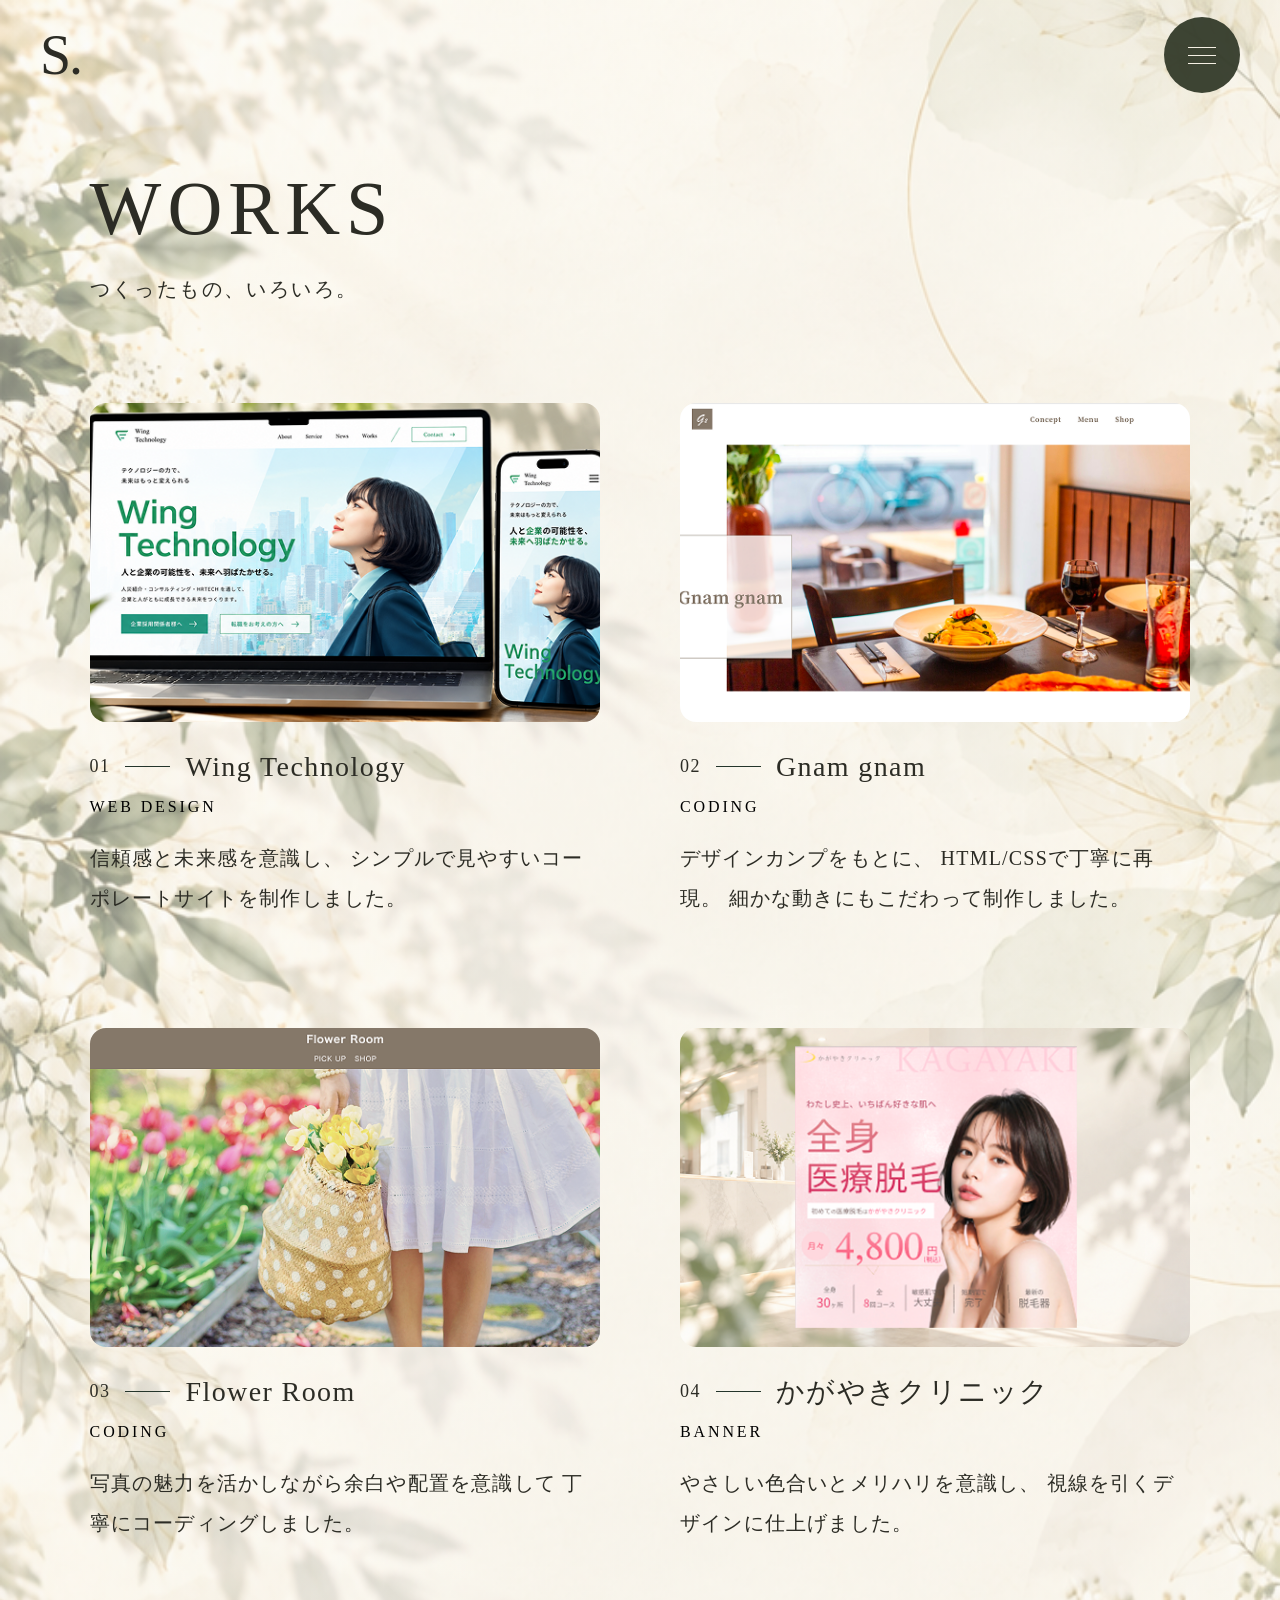
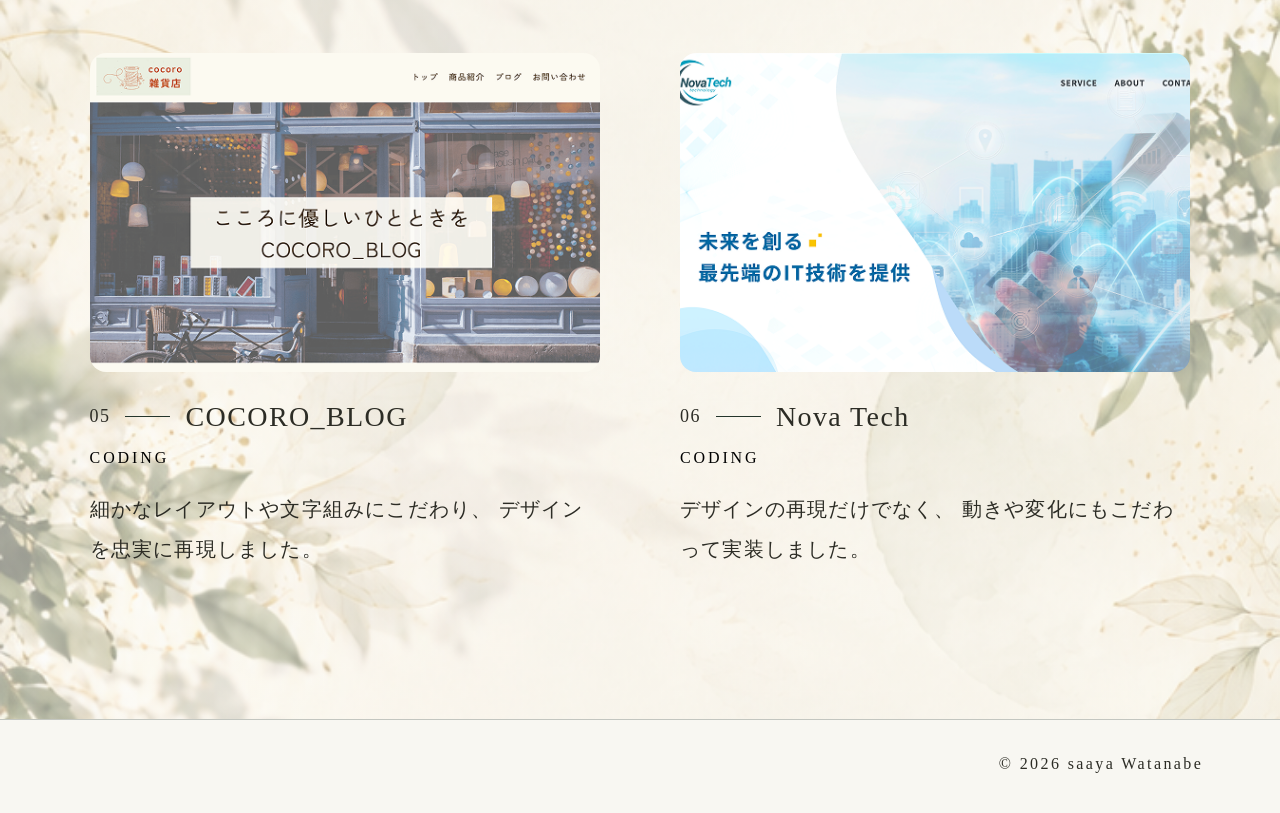
==== works.html @ a209223f "portfolio upload" ====
<!DOCTYPE html>
<html lang="ja">

<head>
  <meta charset="UTF-8">
  <meta name="viewport" content="width=device-width, initial-scale=1.0">

  <title>WORKS | Saya Watanabe</title>

  <link rel="stylesheet" href="style.css">
  <link rel="stylesheet" href="works.css">
</head>


<body>

  <!-- HEADER -->
  <!-- ======================
     HEADER
======================= -->
<header class="header">

  <a href="index.html" class="header-logo">
    S.
  </a>

  <button class="menu-btn" type="button" aria-label="メニューを開く">
    <span></span>
    <span></span>
    <span></span>
  </button>

</header>


<!-- ======================
     MENU
======================= -->
<div class="menu-overlay">

  <button class="menu-close" type="button" aria-label="メニューを閉じる">
    <span></span>
    <span></span>
  </button>

  <nav class="menu-nav">

    <a href="index.html#about">ABOUT</a>

    <a href="works.html">WORKS</a>

    <a href="index.html#service">SERVICE</a>

    <a href="index.html#contact">CONTACT</a>

  </nav>

</div>



  <main>

    <!-- WORKS -->
    <section class="works-page">

      <!-- タイトル -->
      <div class="works-page__heading">

        <h1 class="works-page__title">
          WORKS
        </h1>

        <p class="works-page__lead">
          つくったもの、いろいろ。
        </p>

      </div>


      <!-- 作品一覧 -->
      <div class="works-page__list">


        <!-- 01 Wing Technology -->
        <article class="works-page__item">

          <a href="works-wing.html" class="works-page__link works-page__link--no-hover">


            <img
              src="images/1.png"
              alt="Wing Technology"
              class="works-page__image"
            >

          </a>

          <div class="works-page__info">

            <div class="works-page__name">

              <span class="works-page__number">
                01
              </span>

              <span class="works-page__line"></span>

              <h2>
                Wing Technology
              </h2>

            </div>

            <p class="works-page__category">
              WEB DESIGN
            </p>

            <p class="works-page__text">
              信頼感と未来感を意識し、
              シンプルで見やすいコーポレートサイトを制作しました。
            </p>

          </div>

        </article>



        <!-- 02 Gnam gnam -->
        <article class="works-page__item">

          <a href="GnamGnam_starter/index.html" class="works-page__link">

            <img
              src="images/2.png"
              alt="Gnam gnam"
              class="works-page__image"
            >

          </a>

          <div class="works-page__info">

            <div class="works-page__name">

              <span class="works-page__number">
                02
              </span>

              <span class="works-page__line"></span>

              <h2>
                Gnam gnam
              </h2>

            </div>

            <p class="works-page__category">
              CODING
            </p>

            <p class="works-page__text">
              デザインカンプをもとに、
              HTML/CSSで丁寧に再現。
              細かな動きにもこだわって制作しました。
            </p>

          </div>

        </article>



        <!-- 03 Flower Room -->
<article class="works-page__item">

  <a
    href="./FlowerRoom_source/index.html"
    class="works-page__link"
  >
    <img
      src="images/3.png"
      alt="Flower Room"
      class="works-page__image"
    >
  </a>

  <div class="works-page__info">

    <div class="works-page__name">
      <span class="works-page__number">03</span>
      <span class="works-page__line"></span>
      <h2>Flower Room</h2>
    </div>

    <p class="works-page__category">
      CODING
    </p>

    <p class="works-page__text">
      写真の魅力を活かしながら余白や配置を意識して
      丁寧にコーディングしました。
    </p>

  </div>

</article>



        <!-- 04 かがやきクリニック -->
        <article class="works-page__item">

          <a href="works-kagayaki.html" class="works-page__link works-page__link--no-hover">
        

            <img
              src="images/4.png"
              alt="かがやきクリニック"
              class="works-page__image"
            >

          </a>

          <div class="works-page__info">

            <div class="works-page__name">

              <span class="works-page__number">
                04
              </span>

              <span class="works-page__line"></span>

              <h2>
                かがやきクリニック
              </h2>

            </div>

            <p class="works-page__category">
              BANNER
            </p>

            <p class="works-page__text">
              やさしい色合いとメリハリを意識し、
              視線を引くデザインに仕上げました。
            </p>

          </div>

        </article>



        <!-- 05 COCORO_BLOG -->
        <article class="works-page__item">

          <a href="cocoro_source/index.html" class="works-page__link">

            <img
              src="images/6.png"
              alt="COCORO_BLOG"
              class="works-page__image"
            >

          </a>

          <div class="works-page__info">

            <div class="works-page__name">

              <span class="works-page__number">
                05
              </span>

              <span class="works-page__line"></span>

              <h2>
                COCORO_BLOG
              </h2>

            </div>

            <p class="works-page__category">
              CODING
            </p>

            <p class="works-page__text">
              細かなレイアウトや文字組みにこだわり、
              デザインを忠実に再現しました。
            </p>

          </div>

        </article>



        <!-- 06 Nova Tech -->
        <article class="works-page__item">

          <a href="novatech_sourse/index.html" class="works-page__link">

            <img
              src="images/5.png"
              alt="Nova Tech"
              class="works-page__image"
            >

          </a>

          <div class="works-page__info">

            <div class="works-page__name">

              <span class="works-page__number">
                06
              </span>

              <span class="works-page__line"></span>

              <h2>
                Nova Tech
              </h2>

            </div>

            <p class="works-page__category">
              CODING
            </p>

            <p class="works-page__text">
              デザインの再現だけでなく、
              動きや変化にもこだわって実装しました。
            </p>

          </div>

        </article>


      </div>

    </section>

  </main>


  <!-- FOOTER -->
  <footer class="works-footer">

    <p>
      © 2026 saaya Watanabe
    </p>

  </footer>
  <script>
  const menuBtn = document.querySelector(".menu-btn");
  const menuOverlay = document.querySelector(".menu-overlay");
  const menuClose = document.querySelector(".menu-close");
  const menuLinks = document.querySelectorAll(".menu-nav a");

  function closeMenu() {
    menuBtn.classList.remove("is-open");
    menuOverlay.classList.remove("is-open");
  }

  menuBtn.addEventListener("click", (e) => {
    e.stopPropagation();

    menuBtn.classList.add("is-open");
    menuOverlay.classList.add("is-open");
  });

  menuClose.addEventListener("click", (e) => {
    e.stopPropagation();
    closeMenu();
  });

  menuLinks.forEach((link) => {
    link.addEventListener("click", closeMenu);
  });

  menuOverlay.addEventListener("click", (e) => {
    e.stopPropagation();
  });

  document.addEventListener("click", closeMenu);
</script>




</body>

</html>
---- style.css ----
/* =========================
   BASE
========================= */

* {
  box-sizing: border-box;
}

html {
  scroll-behavior: smooth;
}

html,
body {
  width: 100%;
  overflow-x: hidden;
}

body {
  margin: 0;

  color: #2c2c25;

  font-family:
    "Times New Roman",
    "Yu Mincho",
    "Hiragino Mincho ProN",
    serif;

  /* 背景画像を少し薄くする */
  background-image:
    linear-gradient(
      rgba(248, 247, 242, 0.35),
      rgba(248, 247, 242, 0.35)
    ),
    url("../images/top/zen..png");

  background-size: 100% auto;
  background-position: top center;
  background-repeat: repeat-y;
}

img {
  width: 100%;
  display: block;
}


a {
  color: inherit;
  text-decoration: none;
}

button {
  font: inherit;
  color: inherit;
  border: none;
  background: none;
  cursor: pointer;
}


/* =========================
   HEADER
========================= */

.header {
  width: 100%;
  height: 110px;

  display: flex;
  align-items: center;

  padding: 0 72px;

  position: absolute;
  top: 0;
  left: 0;

  z-index: 20;
}

.header-logo {
  font-size: 52px;
  line-height: 1;
  letter-spacing: -0.04em;
}

.header-nav {
  display: flex;
  align-items: center;
  gap: 48px;

  margin-left: 105px;
}

.header-nav a {
  font-size: 12px;
  letter-spacing: 0.18em;
  transition: opacity 0.3s ease;
}

.header-nav a:hover {
  opacity: 0.55;
}


/* =========================
   MENU BUTTON
========================= */

.menu-btn {
  width: 76px;
  height: 76px;

  border-radius: 50%;

  background: rgba(52, 59, 43, 0.95);

  display: flex;
  flex-direction: column;
  align-items: center;
  justify-content: center;

  gap: 7px;

  margin-left: auto;
  cursor: pointer;
  position: relative;
  z-index: 30;
}

.menu-btn span {
  display: block;

  width: 28px;
  height: 1px;

  background: #f5f0e4;

  transition: 0.3s ease;
}

.menu-btn.is-open span:nth-child(1) {
  transform: translateY(8px) rotate(45deg);
}

.menu-btn.is-open span:nth-child(2) {
  opacity: 0;
}

.menu-btn.is-open span:nth-child(3) {
  transform: translateY(-8px) rotate(-45deg);
}

.menu-btn:focus {
  outline: none;
}

.menu-btn:focus-visible {
  outline: 2px solid #8f967d;
  outline-offset: 3px;
}


/* =========================
   VIEW WORKS ボタン
========================= */
.btn-text {
  font-size: 20px;
  white-space: nowrap;
}


.more-btn {
  width: 350px;
  height: 82px;

  padding: 0 42px 0 48px;

  border: 1px solid #43443c;
  border-radius: 999px;

  display: flex;
  align-items: center;
  justify-content: space-between;

  font-size: 20px;
  letter-spacing: 0.08em;
}

/* マウスを乗せた時 */
.more-btn:hover {
  background-color: #3f4937;
  color: #f8f4e9;
  border-color: #3f4937;
}

/* 長い矢印 */

.btn-arrow {
  position: relative;

  width: 70px;
  height: 1px;

  background-color: #2c2c25;

  flex-shrink: 0;
}

.btn-arrow::after {
  content: "";

  position: absolute;

  right: 0;
  top: -4px;

  width: 9px;
  height: 9px;

  border-top: 1px solid #2c2c25;
  border-right: 1px solid #2c2c25;

  transform: rotate(45deg);
}

/* 矢印も白にする */
.more-btn:hover .btn-arrow {
  background-color: #f8f4e9;
}

.more-btn:hover .btn-arrow::after {
  border-color: #f8f4e9;
}


/* 実際にクリックしている瞬間 */
.more-btn:active {
  background-color: #2f3829;
  transform: scale(0.98);
}




/* =========================
   FIRST VIEW
========================= */

.fv {
  width: 100%;
  min-height: 900px;

  position: relative;

  background-size: cover;
  background-position: center;
  background-repeat: no-repeat;

  overflow: hidden;
}

.fv-inner {
  width: 100%;
  min-height: 900px;

  position: relative;

  max-width: 1440px;
  margin: 0 auto;
}


/* =========================
   FIRST VIEW TEXT
========================= */

.fv-text {
  position: absolute;

  top: 180px;
  left: 120px;

  z-index: 5;
}

.fv-catch {
  margin: 0 0 28px;

  font-size: 30px;
  line-height: 1.8;
  letter-spacing: 0.08em;
}

.fv-name {
  margin: 0 0 26px;

  font-size: 76px;
  line-height: 0.90;
  letter-spacing: 0.11em;

  font-weight: 400;
}

.fv-description {
  margin: 0 0 34px;

  font-size: 30px;
  line-height: 1.9;
  letter-spacing: 0.08em;
}



/* =========================
   HERO IMAGE
========================= */

.fv-image {
  position: absolute;

  top: 30px;
  right: -20px;

  width: 700px;
  height: 840px;

  z-index: 2;
}

.fv-image img {
  display: block;

  width: 100%;
  height: 100%;

  object-fit: contain;
  object-position: top right;
}



/* =========================
   SCROLL
========================= */

.scroll {
  position: absolute;

  left: 650px;
  bottom: 95px;

  display: flex;
  align-items: center;

  gap: 18px;

  z-index: 5;
}

.scroll span {
  font-size: 11px;
  letter-spacing: 0.24em;
}

.scroll-line {
  width: 80px;
  height: 1px;

  background: #333;

  position: relative;
}

.scroll-line::after {
  content: "";

  position: absolute;

  top: -3px;
  right: 0;

  width: 7px;
  height: 7px;

  border-top: 1px solid #333;
  border-right: 1px solid #333;

  transform: rotate(45deg);
}

/* =========================
   OPEN MENU
========================= */

.menu-overlay {
  position: fixed;
  top: 0;
  right: 0;

  width: 100%;
  height: 100vh;

  background: #3f4937;

  z-index: 15;

  display: flex;
  align-items: center;
  justify-content: center;

  opacity: 0;
  visibility: hidden;

  transition: 0.4s ease;
}

.menu-overlay.is-open {
  opacity: 1;
  visibility: visible;
}


/* メニュー */

.menu-nav {
  display: flex;
  flex-direction: column;

  gap: 28px;

  text-align: center;
}

.menu-nav a {
  color: #f8f4e9;

  font-family: "Times New Roman", serif;

  font-size: 42px;
  letter-spacing: 0.12em;

  transition: opacity 0.3s;
}

.menu-nav a:hover {
  opacity: 0.5;
}


/* 下の名前 */

.menu-name {
  position: absolute;

  bottom: 45px;
  left: 60px;

  margin: 0;

  color: rgba(248, 244, 233, 0.65);

  font-size: 13px;
  letter-spacing: 0.18em;
}
.menu-btn {
  position: relative;
  z-index: 30;
}

.menu-btn span {
  transition: 0.3s ease;
}

.menu-btn.is-open span:first-child {
  transform: translateY(5.5px) rotate(45deg);
}

.menu-btn.is-open span:last-child {
  transform: translateY(-5.5px) rotate(-45deg);
}

/* =========================
   ABOUT
========================= */

/* ========================================
   ABOUT
======================================== */

.about {
  position: relative;
  padding: 120px 0 140px;
  background: transparent;
}

.about-inner {
  width: min(1250px, calc(100% - 120px));
  margin: 0 auto;

  display: grid;
  grid-template-columns: 52% 48%;
  align-items: center;
  gap: 30px;
}



/* 左側 */
.about-text-area {
  width: 100%;
}

.about-description {
  max-width: 650px;
  margin: 0;

  font-size: 18px;
  line-height: 2;
  letter-spacing: 0.05em;
}

.about {
  position: relative;
  padding: 120px 0 140px;
  background: transparent;
}

.about-inner {
  width: min(1250px, calc(100% - 120px));
  margin: 0 auto;

  display: grid;
  grid-template-columns: 52% 48%;
  align-items: center;
  gap: 30px;
}

.about-text-area {
  width: 100%;
}

.about-copy {
  margin: 55px 0 35px;
  font-size: 30px;
  line-height: 1.8;
  letter-spacing: 0.08em;
  font-weight: 400;
  white-space: nowrap;
}

.about-description {
  max-width: 650px;
  margin: 0;
  font-size: 18px;
  line-height: 2;
  letter-spacing: 0.05em;
}

.about-visual {
  position: relative;

  width: 560px;
  height: 540px;

  flex-shrink: 0;
}


/* 大きい写真 */
.about-main-photo {
  position: absolute;

  top: 0;
  left: 0;

  width: 500px;
  height: 600px;

  z-index: 1;
}

.about-main-photo img {
  width: 100%;
  height: 100%;
  object-fit: contain;
}


/* 小さい写真 */
.about-sub-photo {
  position: absolute;

  top: 225px;
  left: 300px;   /* ← ここを左に入れて、重なりを強くする */

  width: 350px;
  height: 420px;

  z-index: 2;
}

.about-sub-photo img {
  width: 100%;
  height: 100%;
  object-fit: contain;
}


.section-title h2 {
  margin: 0;

  font-family: "Times New Roman", serif;
  font-size: 48px;
  font-weight: 400;

  letter-spacing: 0.08em;
  line-height: 1;
}

.section-title p {
  margin: 8px 0 0;

  font-size: 18px;
  letter-spacing: 0.12em;
}

.about-text h3 {
  margin: 55px 0 32px;

  font-family: "Yu Mincho", "Hiragino Mincho ProN", serif;

  font-size: 30px;
  font-weight: 400;

  line-height: 1.8;
  letter-spacing: 0.12em;
}

.about-description {
  margin: 0 0 38px;

  font-size: 22px;
  line-height: 2.1;
  letter-spacing: 0.06em;
}


/* =========================
   ABOUT IMAGE AREA
========================= */

.about-images {
  position: relative;

  width: 520px;
  height: 550px;

  flex-shrink: 0;
}


/* 大きい窓型 */

.about-image-main {
  position: absolute;

  top: 0;
  left: 0;

  width: 315px;
  height: 420px;

  overflow: hidden;

  border-radius: 160px 160px 0 0;
}

.about-image-main img {
  width: 100%;
  height: 100%;

  object-fit: cover;
}


/* 右下の小さい写真 */

.about-image-sub {
  position: absolute;

  right: 20px;
  bottom: 25px;

  width: 220px;
  height: 280px;

  overflow: hidden;

  border-radius: 110px 110px 0 0;

  z-index: 2;
}

.about-image-sub img {
  width: 100%;
  height: 100%;

  object-fit: cover;
}

/* ========================================
   SKILL
======================================== */

.skill {
  position: relative;

  width: 100%;
  min-height: 564px;

  padding: 95px 0 110px;

  /* bodyの植物背景をそのまま見せる */
  background: transparent;
}


/* 中央幅 */

.skill-inner {
  width: min(1250px, calc(100% - 120px));
  margin: 0 auto;
}


/* ========================================
   TITLE
======================================== */
/* =========================
   SKILLS 見出し
========================= */

.skill-heading {
  text-align: left;
  margin-bottom: 65px;
}

.skill-heading .section-title h2 {
  margin: 0;

  font-family: "Times New Roman", serif;
  font-size: 48px;
  font-weight: 400;

  line-height: 1;
  letter-spacing: 0.08em;
}

.skill-heading .section-title p {
  margin: 12px 0 0;

  font-size: 18px;
  letter-spacing: 0.12em;

  color: #35342d;
}


/* ABOUTのキャッチコピーと同じ雰囲気 */


.skill-heading {
  text-align: center;
}

.skill-title-row {
  display: flex;
  align-items: center;
  justify-content: center;

  gap: 24px;
}

.skill-title-row h2 {
  margin: 0;

  font-family: "Times New Roman", serif;

  font-size: 30px;
  font-weight: 400;

  letter-spacing: 0.12em;
}


/* SKILLS横の線 */

.skill-title-line {
  display: block;

  width: 75px;
  height: 1px;

  background-color: #34352f;
}


.skill-lead {
  margin: 35px 0 0;

  font-size: 17px;
  letter-spacing: 0.12em;

  line-height: 1.8;
}


/* ========================================
   CARD LIST
======================================== */

.skill-list {
  margin-top: 60px;

  display: flex;
  justify-content: center;
  align-items: stretch;
  gap: 32px;
}

.skill-card {
  width: 210px;
  min-height: 220px;

  padding: 28px 22px 24px;

  background: rgba(247, 243, 231, 0.92);
  border: 1px solid rgba(120, 110, 85, 0.08);
  border-radius: 24px;

  box-shadow: 0 8px 18px rgba(72, 65, 50, 0.10);

  display: flex;
  flex-direction: column;
  align-items: center;
  text-align: center;

}

.skill-figure {
  width: 88px;
  height: 88px;

  margin-bottom: 22px;

  border: 1px solid rgba(90, 82, 63, 0.16);
  border-radius: 50%;

  background: rgba(255, 255, 255, 0.35);

  display: flex;
  align-items: center;
  justify-content: center;

  position: relative;
}

.skill-figure span {
  font-family: "Times New Roman", serif;
  font-size: 28px;
  color: #3a392f;
  letter-spacing: 0.05em;
}


/* Figma */
.figma-figure {
  width: 88px;
  height: 88px;

  border: 1px solid rgba(90, 82, 63, 0.16);
  border-radius: 50%;

  background: rgba(255, 255, 255, 0.3);

  display: flex;
  align-items: center;
  justify-content: center;
}

.figma-figure span {
  font-size: 28px;
  color: #3a392f;
}


/* HTML/CSS */
.html-figure {
  border-radius: 24px;
}

/* JS */
.js-figure {
  border-radius: 18px;
}

.js-figure::after {
  content: "";
  position: absolute;
  width: 34px;
  height: 1px;
  bottom: 18px;
  background: rgba(90, 82, 63, 0.20);
}

/* WordPress */
.wp-figure::before {
  content: "";
  position: absolute;
  width: 54px;
  height: 54px;
  border: 1px solid rgba(90, 82, 63, 0.16);
  border-radius: 50%;
}

.skill-card h3 {
  margin: 0 0 14px;

  font-family: "Times New Roman", serif;
  font-size: 18px;
  font-weight: 400;
  color: #34342d;
  letter-spacing: 0.03em;
}

.skill-card p {
  margin: 0;

  font-size: 13px;
  line-height: 1.9;
  letter-spacing: 0.04em;
  color: #4d4a40;
}

/* ========================================
   WORKS
======================================== */

/* ==================================================
   WORKS SLIDER - RESET & FINAL
================================================== */
/* ==================================================
   WORKS 最終調整
================================================== */

.pf-works {
  position: relative;
  width: 100%;
  min-height: 900px;
  padding: 90px 0 110px;
  overflow: hidden;
}


/* =========================
   タイトル
========================= */

.pf-works-heading {
  width: min(1200px, calc(100% - 120px));
  margin: 0 auto;
}

.pf-works-heading h2 {
  margin: 0;

  font-family: "Times New Roman", serif;
  font-size: 48px;
  font-weight: 400;
  line-height: 1;
  letter-spacing: 0.08em;

  color: #25271f;
}

.pf-works-heading p {
  margin: 16px 0 0;

  font-size: 18px;
  letter-spacing: 0.16em;

  color: #25271f;
}


/* つくったもの、いろいろ。 */

.pf-works-copy {
  width: min(1200px, calc(100% - 120px));
  margin: 55px auto 0;

  font-size: 23px;
  letter-spacing: 0.16em;

  color: #25271f;
}


/* =========================
   スライダー全体
========================= */

/* =========================
   WORKS SLIDER
========================= */

/* ========================================
   WORKS SLIDER
======================================== */

.works-showcase {
  position: relative;
  width: 100%;
  max-width: 1440px;
  height: 500px;
  margin: 45px auto 0;
  overflow: hidden;
}


/* スライダー本体 */
.works-showcase-stage {
  position: relative;
  width: 100%;
  height: 440px;
}


/* ========================================
   全作品共通
======================================== */

.works-showcase-item {
  position: absolute;
  top: 50%;
  left: 50%;

  width: 500px;

  display: block;
  color: #25251f;
  text-decoration: none;

  opacity: 0;
  pointer-events: none;

  transform: translate(-50%, -50%) scale(.88);

  transition:
    transform .65s cubic-bezier(.22, .61, .36, 1),
    left .65s cubic-bezier(.22, .61, .36, 1),
    opacity .65s ease;

  z-index: 1;
}


/* ========================================
   画像
======================================== */

.works-showcase-item img {
  display: block;

  width: 100%;
  height: 300px;

  object-fit: cover;

  border-radius: 24px;
}


/* ========================================
   中央
======================================== */

.works-showcase-item.is-active {
  left: 50%;

  width: 760px;

  opacity: 1;
  pointer-events: auto;

  transform:
    translate(-50%, -50%)
    scale(1);

  z-index: 5;
}

.works-showcase-item.is-active img {
  height: 360px;
}


/* ========================================
   左
======================================== */

.works-showcase-item.is-prev {
  left: calc(50% - 480px);

  opacity: .58;

  transform:
    translate(-50%, -50%)
    scale(.92);

  z-index: 2;
}


/* ========================================
   右
======================================== */

.works-showcase-item.is-next {
  left: calc(50% + 480px);

  opacity: .58;

  transform:
    translate(-50%, -50%)
    scale(.92);

  z-index: 2;
}


/* ========================================
   作品タイトル
======================================== */

.works-showcase-info {
  display: flex;
  align-items: center;
  justify-content: center;

  gap: 18px;

  margin-top: 20px;

  font-family: "Times New Roman", serif;
  white-space: nowrap;
}


.works-showcase-number {
  font-size: 30px;
  line-height: 1;
}


.works-showcase-line {
  width: 55px;
  height: 1px;

  background-color: #777;
}


.works-showcase-name {
  font-size: 20px;
}


/* 左右作品の文字は少し小さく */

.works-showcase-item.is-prev .works-showcase-number,
.works-showcase-item.is-next .works-showcase-number {
  font-size: 23px;
}

.works-showcase-item.is-prev .works-showcase-name,
.works-showcase-item.is-next .works-showcase-name {
  font-size: 16px;
}


/* ========================================
   矢印
======================================== */

.works-nav {
  position: absolute;
  top: 195px;

  width: 58px;
  height: 58px;

  padding: 0;

  border: none;
  border-radius: 50%;

  background-color: #34452f;

  cursor: pointer;

  z-index: 20;

  transition:
    transform .25s ease,
    background-color .25s ease;
}


.works-nav:hover {
  transform: scale(1.08);
}


/* 左矢印 */

.works-nav-prev {
  left: calc(50% - 425px);
}


/* 右矢印 */

.works-nav-next {
  right: calc(50% - 425px);
}


/* 矢印本体 */

.works-nav::before {
  content: "";

  position: absolute;
  top: 50%;

  width: 12px;
  height: 12px;

  border-top: 2px solid #fff;
  border-right: 2px solid #fff;
}


/* ← */

.works-nav-prev::before {
  left: 52%;

  transform:
    translate(-50%, -50%)
    rotate(-135deg);
}


/* → */

.works-nav-next::before {
  left: 47%;

  transform:
    translate(-50%, -50%)
    rotate(45deg);
}


/* ========================================
   DOTS
======================================== */

.pf-dots {
  width: 620px;

  margin: 5px auto 0;

  display: flex;
  justify-content: center;
  align-items: center;

  gap: 15px;
}


/* 左右の線 */

.pf-dots::before,
.pf-dots::after {
  content: "";

  display: block;

  width: 150px;
  height: 1px;

  background-color: rgba(60, 60, 50, .4);
}


.pf-dots::before {
  margin-right: 25px;
}

.pf-dots::after {
  margin-left: 25px;
}


/* ドット */

.pf-dot {
  width: 10px;
  height: 10px;

  padding: 0;

  border: none;
  border-radius: 50%;

  background-color: #d4d5d2;

  cursor: pointer;

  transition:
    background-color .3s ease,
    transform .3s ease;
}


.pf-dot.is-active {
  background-color: #28533f;

  transform: scale(1.15);
}


/* ========================================
   VIEW WORKS
======================================== */

.pf-view-btn {
  width: 280px;
  height: 58px;

  margin: 35px auto 0;

  display: flex;
  justify-content: center;
  align-items: center;

  gap: 30px;

  border-radius: 999px;

  background-color: #28533f;

  color: #fff;
  text-decoration: none;

  font-family: "Times New Roman", serif;
  font-size: 17px;
  letter-spacing: .08em;

  transition:
    transform .3s ease,
    opacity .3s ease;
}


.pf-view-btn:hover {
  transform: translateY(-3px);
  opacity: .9;
}


/* VIEW WORKS の線 */

.pf-view-arrow {
  position: relative;

  display: block;

  width: 55px;
  height: 1px;

  background-color: #fff;
}


/* VIEW WORKS の矢印先端 */

.pf-view-arrow::after {
  content: "";

  position: absolute;
  right: 0;
  top: -4px;

  width: 8px;
  height: 8px;

  border-top: 1px solid #fff;
  border-right: 1px solid #fff;

  transform: rotate(45deg);
}

/* =========================
   SERVICE
========================= */

.service {
  position: relative;
  padding: 100px 0 130px;
}

.service-inner {
  width: min(1400px, calc(100% - 120px));
  margin: 0 auto;
}


/* タイトル */
.service-heading {
  margin-left: 70px;
}

.service-heading .section-title h2 {
  margin: 0;

  font-size: 48px;
  font-weight: 400;
  letter-spacing: 0.08em;
}

.service-heading .section-title p {
  margin-top: 10px;

  font-size: 18px;
  letter-spacing: 0.12em;
}


/* =========================
   3つのカード
========================= */

.service-list {
  display: grid;
  grid-template-columns: repeat(3, 1fr);

  gap: 38px;
}


/* カード */
.service-item {
  position: relative;

  min-height: 530px;

  padding:
    55px
    45px
    45px;

  border-radius: 22px;

  background:
    rgba(248, 247, 242, 0.82);

  box-shadow:
    5px 6px 10px
    rgba(0, 0, 0, 0.18);

  text-align: center;
}


/* =========================
   番号
========================= */

.service-item::before {
  position: absolute;

  top: 22px;
  left: 25px;

  font-family:
    "Times New Roman",
    serif;

  font-size: 32px;
}


/* 01 */
.service-item:nth-child(1)::before {
  content: "01";
}

/* 02 */
.service-item:nth-child(2)::before {
  content: "02";
}

/* 03 */
.service-item:nth-child(3)::before {
  content: "03";
}


/* 番号下の斜め線 */
.service-item::after {
  content: "";

  position: absolute;

  top: 82px;
  left: 40px;

  width: 38px;
  height: 1px;

  background: #222;

  transform: rotate(-60deg);
}


/* =========================
   画像
========================= */

.service-image {
  width: 100%;
  height: 240px;

  margin-bottom: 28px;

  overflow: hidden;
}

.service-image img {
  width: 100%;
  height: 100%;

  object-fit: contain;
}


/* 今HTMLにあるアイコンは非表示 */
.service-icon {
  display: none;
}


/* =========================
   タイトル
========================= */

.service-item h3 {
  position: relative;

  margin:
    0
    0
    42px;

  font-family:
    "Times New Roman",
    serif;

  font-size: 30px;
  font-weight: 400;

  letter-spacing: 0.04em;
}


/* タイトル下の線 */
.service-item h3::after {
  content: "";

  position: absolute;

  left: 50%;
  bottom: -20px;

  width: 45px;
  height: 1px;

  background: #333;

  transform: translateX(-50%);
}


/* =========================
   説明
========================= */

.service-item p {
  margin: 0;

  font-size: 17px;
  line-height: 2;

  letter-spacing: 0.06em;

  text-align: left;
}

/* =========================
   SERVICE サイズ調整
========================= */

/* 3枚全体 */
.service-list {
  display: flex;
  justify-content: center;
  align-items: flex-start;
  gap: 35px;

  max-width: 1050px;
  margin: 0 auto;
}


/* カードを小さく＋窓型 */
.service-item {
  width: 280px;
  min-height: 460px;

  padding: 35px 28px 35px;

  /* ★窓みたいな形 */
  border-radius: 140px 140px 25px 25px;

  background: rgba(248, 247, 242, 0.82);
}


/* 01・02・03 */
.service-item::before {
  top: 28px;
  left: 32px;

  font-size: 27px;
}


/* 斜め線 */
.service-item::after {
  top: 72px;
  left: 47px;

  width: 30px;
}


/* 写真を小さく */
.service-image {
  width: 180px;
  height: 170px;

  margin: 65px auto 15px;

  display: flex;
  align-items: center;
  justify-content: center;
}


/* 写真 */
.service-image img {
  display: block;

  width: 100%;
  height: 100%;

  object-fit: contain;
}


/* タイトル */
.service-item h3 {
  margin: 10px 0 30px;

  font-size: 24px;
}


/* 説明 */
.service-item p {
  font-size: 14px;
  line-height: 1.9;
}

/* =========================
   SERVICE 数字・斜め線を消す
========================= */

/* 01・02・03を消す */
.service-item::before {
  display: none;
}

/* 数字下の斜め線を消す */
.service-item::after {
  display: none;
}


/* =========================
   写真だけ上に配置
========================= */

.service-item {
  width: 340px;
  height: 430px;

  flex-shrink: 0;

  /* 横広めの窓型 */
  border-radius: 170px 170px 24px 24px;
}

.service-image {
  width: 210px;
  height: 150px;

  margin: 80px auto 10px;

  display: flex;
  justify-content: center;
  align-items: center;
}

.service-image img {
  width: 100%;
  height: 100%;
  object-fit: contain;
  display: block;
}

/* =====================================
   CONTACT レイアウト修正版
===================================== */

/* =========================
   CONTACT PC
========================= */

.contact {
  width: 100%;
  padding: 150px 0;
  box-sizing: border-box;
}

.contact-inner {
  width: 1200px;
  max-width: calc(100% - 100px);
  margin: 0 auto;

  display: flex;
  justify-content: space-between;
  align-items: center;
  gap: 80px;
}


/* =========================
   左側
========================= */

.contact-left {
  width: 430px;
  flex-shrink: 0;
}

.contact-heading {
  margin: 0;
}

.contact-title-row {
  display: block;
}

.contact-title-row h2 {
  margin: 0;

  font-size: 64px;
  font-weight: 400;
  line-height: 1;
  letter-spacing: 0.08em;
}

/* CONTACT横の線なし */
.contact-title-row > span {
  display: none;
}

.contact-subtitle {
  margin: 20px 0 0;

  font-size: 20px;
  line-height: 1.5;
}

.contact-description {
  margin: 80px 0 0 40px;

  font-size: 18px;
  line-height: 2.2;
}


/* =========================
   右側フォーム
========================= */

.contact-form-area {
  width: 620px;
  flex-shrink: 0;

  padding: 55px 60px;

  box-sizing: border-box;

  background: rgba(250, 249, 246, 0.92);

  border-radius: 45px;
}

.contact-form {
  width: 100%;
}


/* 項目 */
.contact .form-group {
  width: 100%;
  margin-bottom: 25px;
}

.contact .form-group label {
  display: block;

  margin-bottom: 10px;

  font-size: 16px;
  text-align: left;
}


/* 入力欄 */
.contact .form-group input,
.contact .form-group textarea {
  display: block;

  width: 100%;
  max-width: none;

  box-sizing: border-box;

  border: 1px solid #d5d5d2;
  border-radius: 7px;

  background: rgba(255,255,255,0.8);
}


/* 名前・メール */
.contact .form-group input {
  height: 52px;

  padding: 0 15px;
}


/* お問い合わせ */
.contact .form-group textarea {
  height: 150px;

  padding: 15px;

  resize: none;
}


/* =========================
   送信ボタン
========================= */

.contact-submit {
  width: 280px;
  height: 58px;

  margin: 35px auto 0;

  display: flex;
  align-items: center;
  justify-content: center;
  gap: 20px;

  border: 0;
  border-radius: 999px;

  background: #b5bea3;

  cursor: pointer;
}

.contact-submit-line {
  display: block;

  width: 45px;
  height: 1px;

  background: #333;
}

.contact-submit-arrow {
  font-size: 20px;
}


/* =========================
   WORKS 位置調整
========================= */

.pf-works {
  position: relative;

  /* 上下にしっかり余白 */
  padding-top: 120px;
  padding-bottom: 140px;
}


/* VIEW WORKSを右上へ */
.pf-view-btn {
  position: absolute;

  top: 120px;
  right: 100px;

  margin: 0;

  width: 250px;
  height: 60px;

  display: flex;
  align-items: center;
  justify-content: center;
  gap: 35px;

  z-index: 10;
}

/* CONTACTフォームを横に広く＋少し下へ */
.contact-form-area {
  width: 760px !important;
  max-width: none !important;
  flex: 0 0 760px !important;

  padding: 55px 70px !important;

  /* 少し下に移動 */
  transform: translateY(120px) !important;
}

/* 今ある線は消す */
.contact-submit-line {
  display: none !important;
}

/* 矢印を長い一本線にする */
.contact-submit-arrow {
  position: relative;
  width: 90px;
  height: 1px;
  background: #333;
  display: block;
  margin-left: 15px;
}

/* 矢印の先端 */
.contact-submit-arrow::after {
  content: "";
  position: absolute;
  right: 0;
  top: 50%;

  width: 10px;
  height: 10px;

  border-top: 1px solid #333;
  border-right: 1px solid #333;

  transform: translateY(-50%) rotate(45deg);
}

/* HTMLに書いてある → の文字を見えなくする */
.contact-submit-arrow {
  font-size: 0 !important;
}


/* =========================
   WORKSボタン hover
========================= */

/* =========================
   WORKSボタンをFVと統一
========================= */

.pf-view-btn {
  width: 350px !important;
  height: 82px !important;

  padding: 0 42px 0 48px !important;
  box-sizing: border-box;

  border: 1px solid #43443c !important;
  border-radius: 999px !important;

  background: transparent !important;
  color: #2c2c25 !important;

  display: flex !important;
  align-items: center !important;
  justify-content: space-between !important;

  text-decoration: none;
}

/* VIEW WORKSを絶対1行にする */
.pf-view-btn > span:first-child {
  font-size: 20px !important;
  letter-spacing: 0.08em !important;
  white-space: nowrap !important;
  flex-shrink: 0;
}


/* 長い矢印 */
.pf-view-arrow {
  position: relative;

  width: 70px !important;
  height: 1px !important;

  background-color: #2c2c25 !important;

  flex-shrink: 0;
}

.pf-view-arrow::after {
  content: "";

  position: absolute;
  right: 0;
  top: -4px;

  width: 9px;
  height: 9px;

  border-top: 1px solid #2c2c25;
  border-right: 1px solid #2c2c25;

  transform: rotate(45deg);
}


/* =========================
   hover
========================= */

.pf-view-btn:hover {
  background-color: #3f4937 !important;
  border-color: #3f4937 !important;
  color: #f8f4e9 !important;
}

.pf-view-btn:hover .pf-view-arrow {
  background-color: #f8f4e9 !important;
}

.pf-view-btn:hover .pf-view-arrow::after {
  border-color: #f8f4e9 !important;
}


/* クリック時 */
.pf-view-btn:active {
  background-color: #2f3829 !important;
  transform: scale(0.98);
}

/* =========================
   FOOTER
========================= */

.footer {
  width: 100%;
  height: 100px;

  background-color: #f1f0eb;

  display: flex;
  align-items: center;
  justify-content: flex-end;

  padding: 0 70px;
  box-sizing: border-box;
}

.footer-copy {
  margin: 0;

  font-family: "Times New Roman", serif;
  font-size: 16px;
  letter-spacing: 0.15em;

  color: #222;
}
/* =========================
   ハンバーガーメニュー
========================= */
.menu-overlay {
  position: fixed;
  top: 0;
  right: 0;

  width: 36vw;
  height: 100vh;

  background: #3f4937;

  transform: translateX(100%);
  transition: transform 0.4s ease;

  z-index: 1000;
}

.menu-overlay.is-open {
  transform: translateX(0);
}



/* メニュー文字 */
.menu-nav {
  height: 100%;

  display: flex;
  flex-direction: column;
  justify-content: center;
  align-items: flex-start;

  gap: 60px;

  padding-left: 70px;
  box-sizing: border-box;
}


.menu-nav a {
  display: block;

  font-family: "Times New Roman", serif;
  font-size: 30px;
  font-weight: 400;
  letter-spacing: 0.08em;

  color: floralwhite;

  text-decoration: none;
}


/* ホバー */
.menu-nav a:hover {
  opacity: 0.6;
  transform: translateX(8px);
}


/* ハンバーガーボタンはメニューより前 */
.menu-btn {
  z-index: 30;
}

/* =========================
   MENU CLOSE
========================= */

.menu-close {
  position: absolute;
  top: 45px;
  right: 50px;

  width: 50px;
  height: 50px;

  padding: 0;
  border: none;
  background: transparent;

  cursor: pointer;

  z-index: 50;
}


/* × の線 */
.menu-close span {
  position: absolute;
  top: 50%;
  left: 50%;

  width: 36px;
  height: 1px;

  background: #f5f0e4;

  transform-origin: center;

  transition: 0.3s ease;
}

.menu-close span:first-child {
  transform: translate(-50%, -50%) rotate(45deg);
}

.menu-close span:last-child {
  transform: translate(-50%, -50%) rotate(-45deg);
}


/* ホバー */
.menu-close:hover span {
  width: 42px;
}

/* メニュー外クリック用 */
.menu-backdrop {
  position: fixed;
  inset: 0;

  z-index: 999;

  background: transparent;

  opacity: 0;
  visibility: hidden;
  pointer-events: none;
}

.menu-backdrop.is-open {
  opacity: 1;
  visibility: visible;
  pointer-events: auto;
}


/* メニューはbackdropより前 */
.menu-overlay {
  z-index: 1000 !important;
}


/* ×も押せるように */
.menu-close {
  z-index: 1001 !important;
}


/* ========================================
   SP  390px
======================================== */

@media screen and (max-width: 767px) {

  html,
  body {
    width: 100%;
    overflow-x: hidden;
  }

  body {
    margin: 0;

    background-size: 100% auto;
    background-position: top center;
    background-repeat: repeat-y;
  }

  img {
    max-width: 100%;
    height: auto;
  }



  /* =========================
     HEADER
  ========================= */

  .header {
    position: relative;
    width: 100%;
    height: 70px;

    padding: 15px 20px;
    box-sizing: border-box;

    display: flex;
    align-items: center;
    justify-content: space-between;
  }

  .header-logo {
    font-size: 40px;
  }

  .menu-btn {
    width: 40px;
    height: 40px;
    gap: 4px;
  }

  .menu-btn span {
    width: 16px;
  }


  /* =========================
     FIRST VIEW
  ========================= */

  .fv {
    width: 100%;
    height: auto;
    min-height: 0;
  }

  .fv-inner {
    width: 100%;
    height: auto;

    display: flex;
    flex-direction: column;

    padding: 0;
    margin: 0;
  }


  /* =========================
     文章
  ========================= */

  .fv-text {
    position: static;

    width: 100%;

    padding: 45px 28px 50px;
    margin: 0;

    box-sizing: border-box;
  }


  /* 好きなもので〜 */
  .fv-catch {
    margin: 0 0 28px;

    font-size: 16px;
    line-height: 2;
    letter-spacing: 0.1em;
  }


  /* SAAYA WATANABE */
  .fv-name {
    margin: 0 0 28px;

    font-size: 42px;
    line-height: 1.15;

    font-weight: 400;
    letter-spacing: 0.03em;
  }


  /* 想いを、カタチに。 */
  .fv-description {
    margin: 0;

    font-size: 16px;
    line-height: 2;
    letter-spacing: 0.08em;
  }


  /* =========================
     写真
  ========================= */

  .fv-image {
    position: static;
    width: 100%;
    height: 380px;
    overflow: hidden;

    /* 左上・右下をゆるく曲線に */
    border-radius: 120px 0 120px 0;
  }

  .fv-image img {
    width: 100%;
    height: 100%;
    object-fit: cover;
  }


  /* PC用は一旦非表示 */
  .fv .more-btn,
  .fv .scroll {
    display: none;
  }


  .fv .more-btn {
    display: none !important;
  }

  /* =========================
   ABOUT / SP
========================= */

  .about {
    width: 100%;
    padding: 80px 0 90px;
  }

  .about-inner {
    width: 100%;

    display: flex;
    flex-direction: column;

    padding: 0 28px;
    box-sizing: border-box;
  }


  /* -------------------------
     タイトル・文章
  ------------------------- */

  .about-text-area {
    width: 100%;
    margin: 0;
    padding: 0;
  }

  .about .section-title {
    margin: 0 0 35px;
  }

  .about .section-title h2 {
    margin: 0 0 8px;

    font-size: 30px;
    font-weight: 400;
    letter-spacing: 0.08em;
  }

  .about .section-title p {
    margin: 0;

    font-size: 14px;
    letter-spacing: 0.08em;
  }


  /* 「伝えたい」を〜 */
  .about-copy {
    margin: 0 0 28px;

    font-size: 16px;
    font-weight: 400;

    line-height: 1.8;
    letter-spacing: 0.08em;
  }


  /* 説明文 */
  .about-description {
    width: 100%;

    margin: 0 0 45px;
    padding: 0;

    font-size: 16px;
    line-height: 2;

    letter-spacing: 0.06em;
  }


  /* -------------------------
     最後に写真
  ------------------------- */

  .about-visual {
    position: static;

    width: 100%;
    height: auto;

    margin: 0;
  }


  /* メイン写真 */
  .about-main-photo {
    position: static;

    width: 100%;
    height: 430px;

    margin: 0;

    overflow: hidden;

    /* アーチ型 */
    border-radius: 180px 180px 25px 25px;
  }

  .about-main-photo img {
    width: 100%;
    height: 100%;

    object-fit: cover;
    object-position: center;
  }


  /* スマホでは2枚目の写真は非表示 */
  .about-sub-photo {
    display: none;
  }


  /* =========================
   SKILLS / SP
========================= */

  .skill {
    width: 100%;
    padding: 80px 20px 90px;
    box-sizing: border-box;
  }


  /* タイトル */
  .skill-heading {
    width: 100%;
    margin: 0 0 50px;
    text-align: left;
  }

  .skill .section-title {
    margin: 0;
    text-align: left;
  }

  .skill .section-title h2 {
    margin: 0 0 8px;

    font-size: 30px;
    font-weight: 400;
    letter-spacing: 0.08em;
  }

  .skill .section-title p {
    margin: 0;

    font-size: 14px;
    letter-spacing: 0.08em;
  }


  /* =========================
     4つのカード
  ========================= */

  .skill-list {
    width: 100%;

    display: grid;
    grid-template-columns: repeat(2, 1fr);

    gap: 18px;

    margin: 0;
    padding: 0;
  }


  .skill-card {
    width: 100%;
    min-width: 0;

    padding: 28px 12px 30px;

    box-sizing: border-box;

    border-radius: 30px;

    text-align: center;
  }


  /* 上のアイコン */
  .skill-figure {
    width: 90px;
    height: 90px;

    margin: 0 auto 22px;

    border-radius: 28px;

    display: flex;
    align-items: center;
    justify-content: center;
  }


  .skill-figure span {
    font-size: 26px;
  }


  /* Figmaなど */
  .skill-card h3 {
    margin: 0 0 18px;

    font-size: 18px;
    line-height: 1.4;
    font-weight: 400;
  }


  /* 説明 */
  .skill-card p {
    margin: 0;

    font-size: 14px;
    line-height: 1.8;

    letter-spacing: 0.04em;
  }

  /* ========================================
   WORKS / SP
======================================== */

  .pf-works {
    width: 100%;
    padding: 55px 30px 65px;
    box-sizing: border-box;
    overflow: hidden;
  }


  /* =========================
     タイトル
  ========================= */

  .pf-works-heading {
    position: static !important;
    width: 100% !important;

    margin: 0 0 28px !important;

    text-align: center !important;
    transform: none !important;
  }

  .pf-works-heading h2 {
    margin: 0 0 10px !important;

    font-size: 30px !important;
    font-weight: 400 !important;

    letter-spacing: 0.12em !important;
  }

  .pf-works-heading p {
    margin: 0 !important;

    font-size: 14px !important;
    letter-spacing: 0.08em !important;
  }


  /* =========================
     スライダー
  ========================= */

  .works-showcase {
    position: relative !important;

    width: 100% !important;
    height: auto !important;

    margin: 0 auto !important;
  }

  .works-showcase-stage {
    position: relative !important;

    width: 100% !important;
    height: auto !important;

    margin: 0 !important;
  }


  /* 他の作品は隠す */
  .works-showcase-item {
    display: none !important;

    position: static !important;

    width: 100% !important;
    height: auto !important;

    transform: none !important;
  }


  /* 現在の作品だけ表示 */
  .works-showcase-item.is-active {
    display: block !important;
  }


  /* 作品画像 */
  .works-showcase-item img {
    width: 100% !important;
    height: 150px !important;

    object-fit: cover !important;
    object-position: top center !important;

    border-radius: 22px !important;
  }


  /* =========================
     01 ─ Web Design
  ========================= */

  .works-showcase-info {
    position: static !important;

    width: 100% !important;

    margin: 15px 0 0 !important;

    display: flex !important;
    align-items: center !important;
    justify-content: center !important;

    gap: 13px !important;

    transform: none !important;
  }

  .works-showcase-number {
    font-size: 15px !important;
  }

  .works-showcase-line {
    width: 30px !important;
    height: 1px !important;

    background: #777 !important;
  }

  .works-showcase-name {
    font-size: 14px !important;
    letter-spacing: 0.05em !important;
  }


  /* =========================
     左右の丸矢印
  ========================= */

  

  .works-nav {
    display: flex !important;

    /* 作品画像の中央あたり */
    top: 75px !important;

    z-index: 20 !important;

    transform: translateY(-50%) scale(0.7) !important;
  }

   .works-showcase {
    overflow: visible !important;
  }

  .works-showcase-stage {
    overflow: visible !important;
  }


  .works-nav-prev {
    left: -28px !important;
  }

  .works-nav-next {
    right: -28px !important;
  }




  /* =========================
     ドット
  ========================= */

  .pf-dots {
    position: relative !important;

    width: 180px !important;

    margin: 30px auto 0 !important;

    display: flex !important;
    align-items: center !important;
    justify-content: center !important;

    gap: 12px !important;

    transform: none !important;
  }


  /* 左右の細い線 */
  .pf-dots::before,
  .pf-dots::after {
    content: "";

    width: 32px;
    height: 1px;

    background: #999;
  }


  .pf-dot {
    width: 7px !important;
    height: 7px !important;

    min-width: 7px !important;

    padding: 0 !important;

    border: none !important;
    border-radius: 50% !important;

    background: #d2d2cd !important;
  }


  .pf-dot.is-active {
    background: #285b46 !important;
  }


  /* =========================
     VIEW WORKS
  ========================= */

  .pf-view-btn {
    width: 240px !important;
    height: 58px !important;

    margin: 38px auto 0 !important;

    padding: 0 25px 0 30px !important;

    /* PC版の見た目はそのまま */
    background: transparent !important;

    position: static !important;
    transform: none !important;
  }

  .pf-view-btn > span:first-child {
    font-size: 14px !important;
  }

  .pf-view-arrow {
    width: 45px !important;
  }

  
  /* =========================
     SERVICE / SP
  ========================= */

  .service {
    width: 100%;
    padding: 70px 25px 90px;
    box-sizing: border-box;
  }

  .service-inner {
    width: 100% !important;
    margin: 0 auto !important;
    padding: 0 !important;
  }


  /* タイトル */
  .service-heading {
    width: 100% !important;
    margin: 0 0 45px !important;
  }

  .service-heading h2 {
    font-size: 30px !important;
    line-height: 1.1 !important;
    letter-spacing: 0.08em !important;
  }

  .service-heading p {
    font-size: 14px !important;
    margin-top: 14px !important;
  }


  /* ★ 1個ずつ縦並び */
  .service-list {
    width: 100% !important;

    display: flex !important;
    flex-direction: column !important;

    align-items: center !important;

    gap: 55px !important;

    margin: 0 !important;
    padding: 0 !important;
  }


  /* 各サービス */
  .service-item {
    width: 100% !important;
    max-width: 330px !important;

    margin: 0 auto !important;

    flex: none !important;
  }


  /* 写真 */
  .service-image {
    width: 100% !important;
    height: auto !important;
     transform: translateY(-45px) !important;
  }


  

  .service-image img {
    width: 100% !important;
    height: auto !important;

    display: block;
  }


  /* タイトル */
  .service-item h3 {
    font-size: 22px !important;
    margin: 22px 0 15px !important;
    margin-top: -20px !important;
  
  }

  .service-item h3::before,
  .service-item h3::after {
    display: none !important;
    content: none !important;
  }

  .service-item h3 {
    border: none !important;
  }

  /* 説明 */
  .service-item p {
    font-size: 14px !important;
    line-height: 1.9 !important;

    margin: 0 !important;
    border: none !important;
  }



  /* =========================
     CONTACT / SP
  ========================= */

  .contact {
    width: 100% !important;
    padding: 70px 25px 90px !important;
    box-sizing: border-box !important;
  }

  .contact-inner {
    width: 100% !important;
    max-width: none !important;

    margin: 0 !important;
    padding: 0 !important;

    display: flex !important;
    flex-direction: column !important;
    align-items: stretch !important;

    gap: 45px !important;

    transform: none !important;
  }


  /* =========================
     タイトル＋文章
  ========================= */

  .contact-left {
    width: 100% !important;
    flex: none !important;

    margin: 0 !important;
    padding: 0 !important;
  }

  .contact-heading {
    margin: 0 0 35px !important;
  }

  .contact-title-row {
    display: block !important;
  }

  .contact-title-row h2 {
    margin: 0 0 12px !important;

    font-size: 30px !important;
    line-height: 1.1 !important;
    font-weight: 400 !important;

    letter-spacing: 0.08em !important;
  }

  /* CONTACT横の線は消す */
  .contact-title-row span {
    display: none !important;
  }

  .contact-subtitle {
    margin: 0 !important;

    font-size: 18px !important;
    line-height: 1.6 !important;
  }


  /* 説明文 */
  .contact-description {
    width: 100% !important;

    margin: 0 !important;
    padding: 0 !important;

    font-size: 14px !important;
    line-height: 2 !important;

    letter-spacing: 0.05em !important;
  }


  /* =========================
     フォーム
  ========================= */

  .contact-form-area {
    width: 100% !important;
    max-width: none !important;
    min-width: 0 !important;

    flex: none !important;

    margin: 0 !important;
    padding: 30px 22px !important;

    box-sizing: border-box !important;

    border-radius: 28px !important;

    /* PCで下にずらしていた分を解除 */
    transform: none !important;
  }

  .contact-form {
    width: 100% !important;
  }


  /* 各項目 */
  .contact .form-group {
    width: 100% !important;
    margin: 0 0 22px !important;
  }

  .contact .form-group label {
    margin: 0 0 8px !important;

    font-size: 14px !important;
  }

  .contact .form-group input {
    width: 100% !important;
    height: 46px !important;

    box-sizing: border-box !important;
  }

  .contact .form-group textarea {
    width: 100% !important;
    height: 130px !important;

    box-sizing: border-box !important;
  }


  /* 送信ボタン */
 .contact-submit {
    width: 180px !important;
    height: 46px !important;

    margin: 25px auto 0 !important;
    padding: 0 20px !important;

    font-size: 13px !important;
  }

  /* 矢印も少し短く */
  .contact-submit-arrow {
    width: 45px !important;
  }

   .footer {
    padding: 0 25px;
    box-sizing: border-box;
  }

  .footer-copy {
    width: 100%;
    text-align: right;
    font-size: 14px;
  }

  .pf-works {
    min-height: auto;
    height: auto;
    padding-bottom: 100px;
  }

  .service {
    margin-top: 0;
    padding-top: 80px;
  }

}

/* =========================
   OPENING
========================= */

.opening {
  position: fixed;
  inset: 0;
  width: 100%;
  height: 100vh;
  z-index: 9999;

  display: flex;
  align-items: center;
  justify-content: center;

  background: #f8f7f2;

  opacity: 1;
  visibility: visible;

  transition:
    opacity 1.2s ease,
    visibility 1.2s ease;
}

.opening__inner {
  text-align: center;
}

.opening__logo {
  margin: 0 0 25px;

  font-family: "Times New Roman", serif;
  font-size: 80px;
  line-height: 1;

  color: #34402f;

  opacity: 0;
  transform: translateY(15px);

  animation: openingFade 1s ease forwards;
}

.opening__name {
  margin: 0;

  font-family: "Times New Roman", serif;
  font-size: 32px;
  font-weight: 400;
  letter-spacing: 0.18em;

  color: #34402f;

  opacity: 0;
  transform: translateY(15px);

  animation: openingFade 1s ease 0.5s forwards;
}

.opening__portfolio {
  margin: 15px 0 0;

  font-size: 12px;
  letter-spacing: 0.35em;

  color: #7c8373;

  opacity: 0;

  animation: openingFade 1s ease 1s forwards;
}


/* JSでこれが付いたらオープニング終了 */
.opening.is-finished {
  opacity: 0;
  visibility: hidden;
  pointer-events: none;
}


@keyframes openingFade {
  from {
    opacity: 0;
    transform: translateY(15px);
  }

  to {
    opacity: 1;
    transform: translateY(0);
  }
}
---- works.css ----
@charset "UTF-8";

/* =========================
   WORKS PAGE 全体
========================= */

body {
  margin: 0;

  color: #2c2c25;

  font-family:
    "Times New Roman",
    "Yu Mincho",
    "Hiragino Mincho ProN",
    serif;

  /* 背景画像を少し薄くする */
  background-image:
    linear-gradient(
      rgba(248, 247, 242, 0.35),
      rgba(248, 247, 242, 0.35)
    ),
    url("../images/top/zen..png");

  background-size: 100% auto;
  background-position: top center;
  background-repeat: repeat-y;
}


img {
  width: 100%;
  height: auto;
  display: block;
}

a {
  color: inherit;
  text-decoration: none;
}


/* =========================
   HEADER
========================= */

/* =========================
   HEADER
========================= */

.header {
  width: 100%;
  padding: 30px 40px;
  box-sizing: border-box;

  display: flex;
  justify-content: space-between;
  align-items: center;

  position: relative;
  z-index: 100;
}

.header-logo {
  color: #2c2c25;

  font-family: "Times New Roman", serif;
  font-size: 56px;
  font-weight: 400;
  line-height: 1;

  text-decoration: none;
}


/* ハンバーガー */

.menu-btn {
  width: 76px;
  height: 76px;

  padding: 0;
  border: none;
  border-radius: 50%;

  background: rgba(52, 59, 43, 0.95);

  display: flex;
  flex-direction: column;
  align-items: center;
  justify-content: center;

  gap: 7px;

  cursor: pointer;

  position: relative;
  z-index: 1100;
}

.menu-btn span {
  display: block;

  width: 28px;
  height: 1px;

  background: #f5f0e4;
}




/* =========================
   WORKS
========================= */

.works-page {
  padding: 60px 0 150px;
}

.works-page__heading {
  width: min(1200px, 86%);
  margin: 0 auto 100px;
}


/* WORKS */

.works-page__title {
  margin: 0;

  font-size: 76px;
  font-weight: 400;
  line-height: 1;

  letter-spacing: 0.08em;
}


/* つくったもの、いろいろ。 */

.works-page__lead {
  margin: 30px 0 0;

  font-size: 20px;
  letter-spacing: 0.12em;
}


/* =========================
   作品一覧
========================= */

.works-page__list {
  width: min(1200px, 86%);
  margin: 0 auto;

  display: grid;
  grid-template-columns: repeat(2, 1fr);

  column-gap: 80px;
  row-gap: 110px;
}


/* =========================
   1つの作品
========================= */

.works-page__item {
  min-width: 0;
}


/* =========================
   画像
========================= */

.works-page__link {
  display: block;

  width: 100%;

  overflow: hidden;
  border-radius: 16px;

  cursor: pointer;
}

.works-page__image {
  display: block;

  width: 100%;
  aspect-ratio: 16 / 10;

  object-fit: cover;

  transition: transform 0.4s ease;
}


/* ホバー */

.works-page__link:hover .works-page__image {
  transform: scale(1.03);
}


/* =========================
   作品情報
========================= */

.works-page__info {
  margin-top: 25px;
}


/* 01 ─ Wing Technology */

.works-page__name {
  display: flex;
  align-items: center;

  gap: 15px;
}


/* 番号 */

.works-page__number {
  font-size: 18px;
  letter-spacing: 0.08em;
}


/* 番号横の線 */

.works-page__line {
  display: block;

  width: 45px;
  height: 1px;

  background-color: #24352b;
}


/* 作品名 */

.works-page__name h2 {
  margin: 0;

  font-size: 28px;
  font-weight: 400;
  line-height: 1.4;

  letter-spacing: 0.05em;
}


/* WEB DESIGN / CODING */

.works-page__category {
  margin: 12px 0 0;

  font-size: 16px;
  letter-spacing: 0.18em;

  color: #000;
}


/* 説明文 */

.works-page__text {
  max-width: 500px;

  margin: 22px 0 0;

  font-size: 20px;
  line-height: 2;

  letter-spacing: 0.06em;
}


/* =========================
   FOOTER
========================= */

.works-footer {
  width: 100%;

  padding: 35px 6% 40px;
  box-sizing: border-box;

  background-color: #f8f7f2;

  border-top: 1px solid rgba(36, 53, 43, 0.25);
}

.works-footer p {
  margin: 0;

  text-align: right;

  font-size: 16px;
  letter-spacing: 0.15em;
}

/* バナー・Webデザインはホバーアニメーションなし */
.works-page__link--no-hover:hover .works-page__image {
  transform: none;
}

/* =========================
   MENU
========================= */

.menu {
  position: fixed;
  top: 0;
  right: 0;

  width: 460px;
  height: 100vh;

  background-image: url("../images/common/menu-bg.png");
  background-size: cover;
  background-position: center;
  background-repeat: no-repeat;

  z-index: 1000;

  transform: translateX(100%);
  transition: transform 0.5s ease;
}


/* 開いたとき */
.menu.is-open {
  transform: translateX(0);
}


/* メニュー中身 */
.menu__inner {
  height: 100%;
  padding: 140px 75px 80px;
  box-sizing: border-box;

  display: flex;
  flex-direction: column;
  justify-content: center;
  gap: 65px;
}


/* メニュー文字 */
.menu__link {
  display: flex;
  align-items: center;
  justify-content: space-between;

  color: #ffffff;

  font-size: 25px;
  letter-spacing: 0.15em;

  transition: opacity 0.3s ease;
}

.menu__link:hover {
  opacity: 0.65;
}


/* 横長矢印 */
.menu__arrow {
  position: relative;

  display: block;

  width: 85px;
  height: 1px;

  background-color: #ffffff;
}

.menu__arrow::after {
  content: "";

  position: absolute;
  top: 50%;
  right: 0;

  width: 7px;
  height: 7px;

  border-top: 1px solid #ffffff;
  border-right: 1px solid #ffffff;

  transform: translateY(-50%) rotate(45deg);
}


/* ×ボタン */
.menu__close {
  position: absolute;

  top: 45px;
  right: 45px;

  width: 45px;
  height: 45px;

  padding: 0;
  border: none;

  background: transparent;

  cursor: pointer;

  z-index: 2;
}

.menu__close span {
  position: absolute;

  top: 50%;
  left: 50%;

  display: block;

  width: 35px;
  height: 1px;

  background-color: #ffffff;
}

.menu__close span:first-child {
  transform: translate(-50%, -50%) rotate(45deg);
}

.menu__close span:last-child {
  transform: translate(-50%, -50%) rotate(-45deg);
}

/* =========================
   WORKS PAGE - SP
========================= */
@media screen and (max-width: 767px) {

  .works-page {
    padding: 50px 0 100px;
  }

  /* 見出し */
  .works-page__heading {
    width: 86%;
    margin: 80px auto 90px;
  }

  .works-page__title {
    font-size: 30px;
    letter-spacing: .08em;
  }

  .works-page__lead {
    margin-top: 30px;
    font-size: 18px;
    line-height: 1.8;
  
  }
  .header-logo {
    font-size: 40px;
  }

  .menu-btn {
    width: 40px;
    height: 40px;
    gap: 4px;
  }

  .menu-btn span {
    width: 16px;
  }


  /* 作品を1列にする */
  .works-page__list {
    width: 86%;
    margin: 0 auto;

    display: grid;
    grid-template-columns: 1fr;

    row-gap: 85px;
  }


  /* 作品 */
  .works-page__item {
    width: 100%;
  }

  .works-page__link {
    width: 100%;
    border-radius: 14px;
  }

  .works-page__image {
    width: 100%;
    aspect-ratio: 16 / 10;
    object-fit: cover;
  }


  /* 作品情報 */
  .works-page__info {
    margin-top: 22px;
  }

  .works-page__name {
    display: flex;
    align-items: center;
    gap: 12px;
  }

  .works-page__number {
    font-size: 16px;
  }

  .works-page__line {
    width: 35px;
  }

  .works-page__name h2 {
    font-size: 26px;
    line-height: 1.35;
  }

  .works-page__category {
    margin-top: 10px;
    font-size: 12px;
    letter-spacing: .16em;
  }

  .works-page__text {
    max-width: none;
    margin-top: 18px;

    font-size: 15px;
    line-height: 2;
  }

  /* ヘッダーを小さめに */

.works-footer {
  padding: 25px 20px;
}

.works-footer p {
  font-size: 14px;
  letter-spacing: 0.12em;
}
}
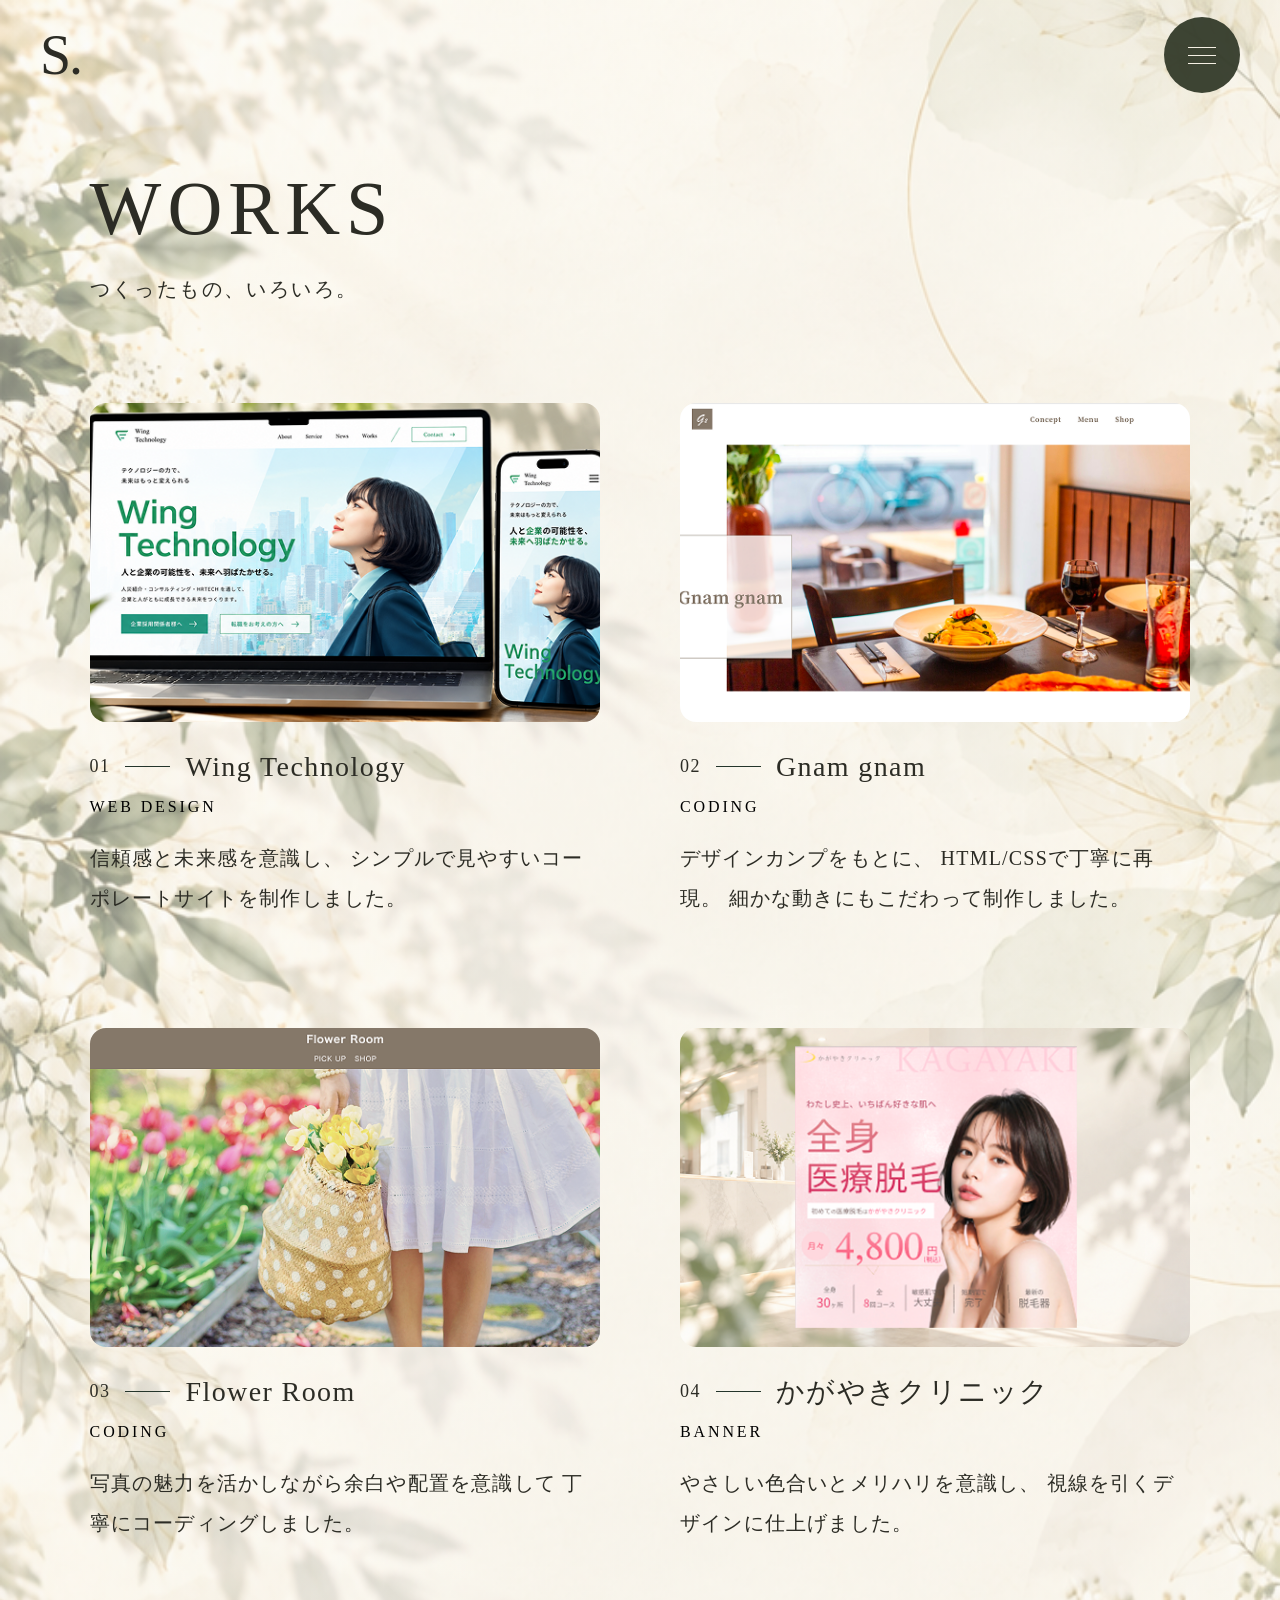
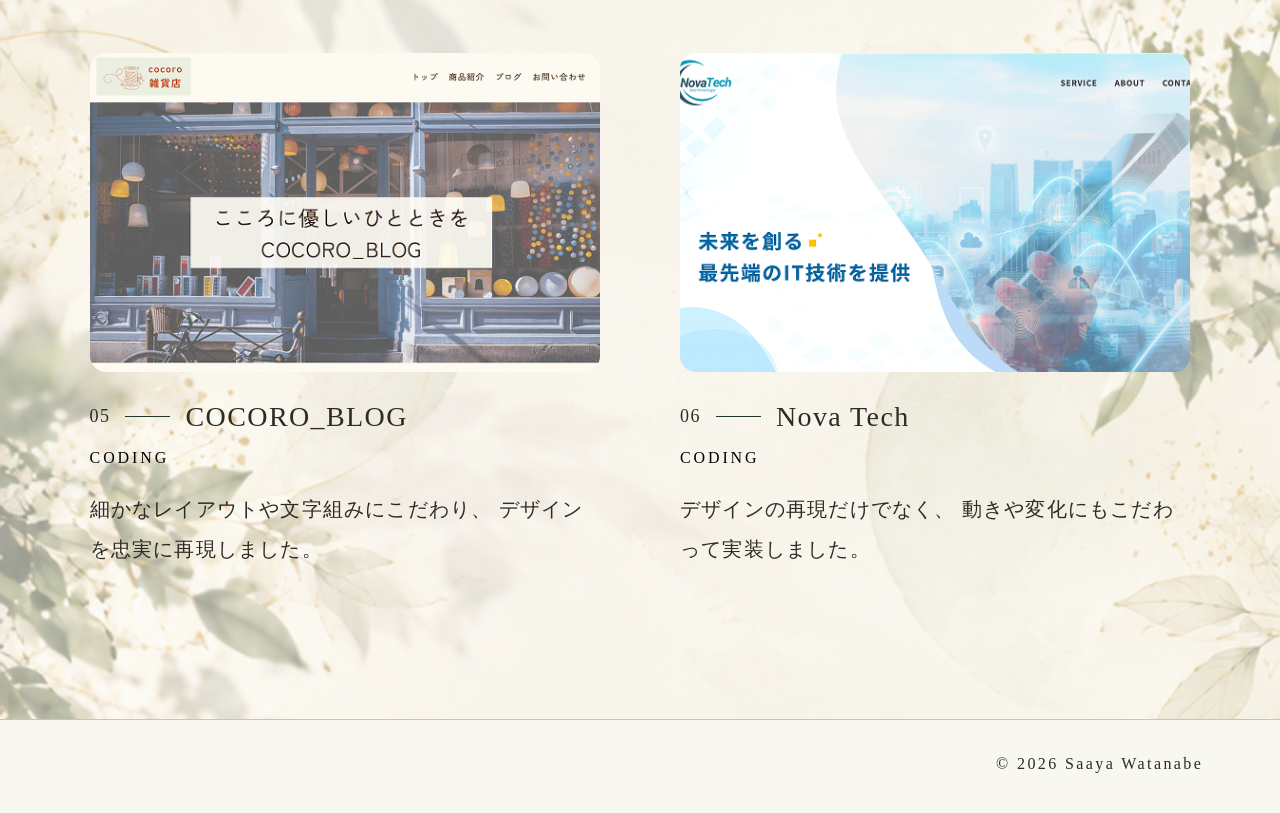
==== commit eb069a5f: "fix portfolio site" ====
--- a/works.html
+++ b/works.html
@@ -4,6 +4,11 @@
 <head>
   <meta charset="UTF-8">
   <meta name="viewport" content="width=device-width, initial-scale=1.0">
+
+  <meta name="description" content="Webデザイン・コーディングを中心に制作した、Saaya Watanabeのポートフォリオサイトです。">
+
+  <link rel="icon" type="image/png" href="./images/top/top.png">
+
 
   <title>WORKS | Saya Watanabe</title>
 
@@ -352,7 +357,7 @@
   <footer class="works-footer">
 
     <p>
-      © 2026 saaya Watanabe
+      © 2026 Saaya Watanabe
     </p>
 
   </footer>
--- a/style.css
+++ b/style.css
@@ -33,7 +33,7 @@
       rgba(248, 247, 242, 0.35),
       rgba(248, 247, 242, 0.35)
     ),
-    url("../images/top/zen..png");
+    url("./images/top/zen..png");
 
   background-size: 100% auto;
   background-position: top center;
@@ -2349,6 +2349,60 @@
     width: 16px;
   }
 
+  /* =========================
+   MENU / SP 全画面
+========================= */
+@media screen and (max-width: 767px) {
+
+  .menu-overlay {
+    width: 100%;
+    max-width: none;
+    min-width: 0;
+    height: 100dvh;
+
+    top: 0;
+    right: 0;
+
+    border-radius: 0;
+  }
+
+  .menu-nav {
+    width: 100%;
+    height: 100%;
+
+    padding: 0;
+    box-sizing: border-box;
+
+    display: flex;
+    flex-direction: column;
+    justify-content: center;
+    align-items: center;
+
+    gap: 40px;
+  }
+
+  .menu-nav a {
+    font-size: 30px;
+    letter-spacing: 0.1em;
+    white-space: nowrap;
+    text-align: center;
+  }
+
+  .menu-close {
+    top: 25px;
+    right: 25px;
+
+    width: 40px;
+    height: 40px;
+  }
+
+  .menu-close span {
+    width: 28px;
+  }
+}
+
+
+
 
   /* =========================
      FIRST VIEW
--- a/works.css
+++ b/works.css
@@ -21,7 +21,7 @@
       rgba(248, 247, 242, 0.35),
       rgba(248, 247, 242, 0.35)
     ),
-    url("../images/top/zen..png");
+    url("./images/top/zen..png");
 
   background-size: 100% auto;
   background-position: top center;
